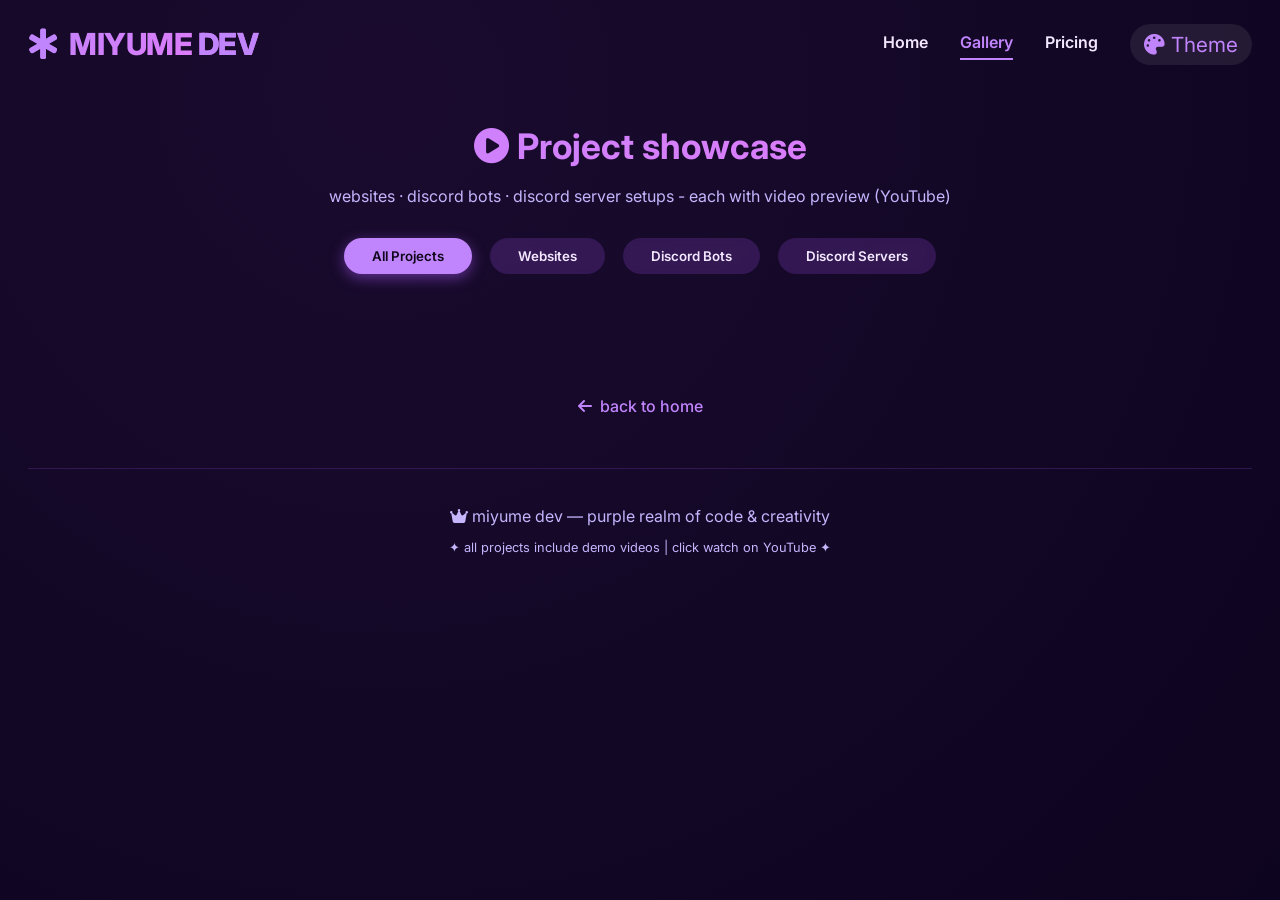
==== page2.html @ 6335c0ac "Update page2.html" ====
<!DOCTYPE html>
<html lang="en">
<head>
    <meta charset="UTF-8">
    <meta name="viewport" content="width=device-width, initial-scale=1.0">
    <title>Miyume Dev | Gallery</title>
    <link rel="stylesheet" href="https://cdnjs.cloudflare.com/ajax/libs/font-awesome/6.4.0/css/all.min.css">
    <link href="https://fonts.googleapis.com/css2?family=Inter:opsz,wght@14..32,300;14..32,400;14..32,600;14..32,700;14..32,800&display=swap" rel="stylesheet">
    <link rel="stylesheet" href="Styles/main.css">
</head>
<body>
    <div class="container">
        <!-- Navigation -->
        <nav class="navbar">
            <a href="index.html" class="logo">
                <i class="fas fa-star-of-life"></i> MIYUME <span style="color: var(--primary);">DEV</span>
            </a>
            <div class="nav-links">
                <a href="index.html"> Home </a>
                <a href="page2.html" class="active"> Gallery </a>
                <a href="page3.html"> Pricing </a>
                
                <button class="theme-toggle" id="themeSwitcher"><i class="fas fa-palette"></i> Theme</button>
            </div>
        </nav>

        <!-- Gallery Header -->
        <div class="gallery-header">
            <h2><i class="fas fa-play-circle"></i> Project showcase</h2>
            <p style="color: var(--text-muted); max-width: 700px; margin: 12px auto;">websites · discord bots · discord server setups - each with video preview (YouTube)</p>
        </div>

        <!-- Filters -->
        <div class="filter-bar" id="filterBar">
            <button class="filter-btn active" data-filter="all"> All Projects </button>
            <button class="filter-btn" data-filter="website"> Websites </button>
            <button class="filter-btn" data-filter="bot"> Discord Bots </button>
            <button class="filter-btn" data-filter="server"> Discord Servers </button>
        </div>

        <!-- Gallery Grid -->
        <div class="gallery-grid" id="galleryGrid"></div>

        <!-- Back Link -->
        <div style="text-align: center; margin: 20px 0 40px;">
            <a href="index.html" class="back-home"><i class="fas fa-arrow-left"></i> back to home</a>
        </div>

        <footer class="footer">
            <p><i class="fas fa-crown"></i> miyume dev — purple realm of code & creativity</p>
            <p style="margin-top: 10px; font-size: 0.8rem;">✦ all projects include demo videos | click watch on YouTube ✦</p>
        </footer>
    </div>

    <script src="Scripts/main.js"></script>
    <script>
        // Gallery-specific data and functionality
        const projects = [
            {
                id: 1, title: "BlueLabs", category: "website",
                description: "Open source tools that help people. (sadly got shutted down)",
                tech: ["HTML-5", "JavaScript", "CSS-4"], youtubeId: "DzDefKtV0dU", demoUrl: "https://youtu.be/DzDefKtV0dU"
            },
            {
                id: 2, title: "Cooming Soon", category: "bot",
                description: "Cooming Soon",
                tech: ["Cooming Soon"], youtubeId: "jfKfPfyJRdk", demoUrl: "https://youtu.be/jfKfPfyJRdk"
            },
            {
                id: 3, title: "Genso Wanderer (GWR)", category: "server",
                description: "Fully configured tsb clan community server: roles, automod, ticket system, boost perks & anti nuke.",
                tech: ["Fully Set-Up", "Anti Nuke", "TSB Clan"], youtubeId: "Ul7ogEQOWeo", demoUrl: "https://youtu.be/Ul7ogEQOWeo"
            },
            {
                id: 4, title: "Portfolio 3D", category: "website",
                description: "Immersive 3D portfolio for a modeler named: Saf. (helped a lot long time ago)",
                tech: ["HTML-5", "JavaScript", "CSS-4"], youtubeId: "Swv9ZrZFjXI", demoUrl: "https://youtu.be/Swv9ZrZFjXI"
            },
            {
                id: 5, title: "Cooming Soon", category: "bot",
                description: "Cooming Soon",
                tech: ["Cooming Soon"], youtubeId: "jfKfPfyJRdk", demoUrl: "https://youtu.be/jfKfPfyJRdk"
            },
            {
                id: 6, title: "Gensokyo!", category: "server",
                description: "My Current server when you can chat and purchase stuff.",
                tech: ["Streaming", "Main Hub", "Custom Webhooks"], youtubeId: "K9DHI7kQYjo", demoUrl: "https://youtu.be/K9DHI7kQYjo"
            },
            {
                id: 7, title: "Miyabi fan-website RU", category: "website",
                description: "Russian fan hub for Miyabi with high-quality galleries, and information about her.",
                tech: ["HTML-5", "JavaScript", "CSS-4"], youtubeId: "0XABABHbR6c", demoUrl: "https://youtu.be/0XABABHbR6c"
            },
            {
                id: 8, title: "Cooming Soon", category: "bot",
                description: "Cooming Soon",
                tech: ["Cooming Soon"], youtubeId: "jfKfPfyJRdk", demoUrl: "https://youtu.be/jfKfPfyJRdk"
            },
            {
                id: 9, title: "Girl's Garden", category: "server",
                description: "Server Tag community server: mostly people join for tag, not to talk.",
                tech: ["Tag Server", "3K+ Members", "Easy set-up"], youtubeId: "MUDnFX8wnMs", demoUrl: "https://youtu.be/MUDnFX8wnMs"
            }
             {
                id: 10, title: "Simple Portfolio", category: "website",
                description: "Simple Portfolio for an artist SoupySoull",
                tech: ["HTML-5", "JavaScript", "CSS-4"], youtubeId: "NpVLFfbAC64", demoUrl: "https://youtu.be/NpVLFfbAC64"
            },
        ];

        let currentFilter = "all";

        function getYoutubeEmbed(youtubeId) {
            return `https://www.youtube.com/embed/${youtubeId}?autoplay=0&modestbranding=1&rel=0`;
        }

        function renderGallery() {
            const container = document.getElementById("galleryGrid");
            if (!container) return;
            const filtered = currentFilter === "all" ? projects : projects.filter(p => p.category === currentFilter);
            if (filtered.length === 0) {
                container.innerHTML = `<div style="grid-column:1/-1; text-align:center; padding: 60px;"><i class="fas fa-folder-open fa-3x" style="opacity:0.5;"></i><p>no projects in this category yet</p></div>`;
                return;
            }
            container.innerHTML = filtered.map(proj => `
                <div class="project-card">
                    <div class="video-wrapper">
                        <iframe src="${getYoutubeEmbed(proj.youtubeId)}" title="${proj.title} preview" frameborder="0" allow="accelerometer; autoplay; clipboard-write; encrypted-media; gyroscope; picture-in-picture" allowfullscreen></iframe>
                    </div>
                    <div class="card-content">
                        <h3><i class="fas ${proj.category === 'website' ? 'fa-globe' : (proj.category === 'bot' ? 'fa-robot' : 'fa-users')}"></i> ${proj.title}</h3>
                        <p>${proj.description}</p>
                        <div class="tech-stack">
                            ${proj.tech.map(t => `<span class="tech-badge">${t}</span>`).join('')}
                        </div>
                        <div class="card-footer">
                            <span class="project-type">${proj.category === 'website' ? 'Website' : (proj.category === 'bot' ? 'Discord bot' : 'Discord server')}</span>
                            <a href="${proj.demoUrl}" target="_blank" class="yt-link"><i class="fab fa-youtube"></i> Watch on YouTube</a>
                        </div>
                    </div>
                </div>
            `).join('');
        }

        function setupFilters() {
            const filterBtns = document.querySelectorAll(".filter-btn");
            filterBtns.forEach(btn => {
                btn.addEventListener("click", () => {
                    filterBtns.forEach(b => b.classList.remove("active"));
                    btn.classList.add("active");
                    currentFilter = btn.getAttribute("data-filter");
                    renderGallery();
                });
            });
        }

        renderGallery();
        setupFilters();
    </script>
</body>
</html>
---- Styles/main.css ----
/* styles/main.css - Miyume Dev Purple Theme with Theme Picker */

* {
    margin: 0;
    padding: 0;
    box-sizing: border-box;
}

body {
    font-family: 'Inter', 'Segoe UI', Tahoma, Geneva, Verdana, sans-serif;
    background: radial-gradient(circle at 30% 10%, var(--bg-start), var(--bg-end));
    color: var(--text-light);
    line-height: 1.5;
    transition: background 0.3s ease, color 0.2s ease;
    min-height: 100vh;
}

/* Default Purple Theme */
:root {
    --bg-start: #1a0b2e;
    --bg-end: #0d041f;
    --card-bg: rgba(30, 15, 55, 0.7);
    --border-glow: rgba(180, 90, 255, 0.5);
    --primary: #c084fc;
    --primary-dark: #a855f7;
    --accent: #e879f9;
    --text-light: #f3e8ff;
    --text-muted: #c4b5fd;
    --glass-border: 1px solid rgba(168, 85, 247, 0.3);
}

/* Theme 1: Light */
body.theme-light {
    --bg-start: #f5f0ff;
    --bg-end: #e9e2ff;
    --card-bg: rgba(255, 255, 255, 0.85);
    --border-glow: rgba(124, 58, 237, 0.4);
    --primary: #7c3aed;
    --primary-dark: #6d28d9;
    --accent: #c084fc;
    --text-light: #1e1a2f;
    --text-muted: #4c1d95;
}

/* Theme 2: Dark */
body.theme-dark {
    --bg-start: #050010;
    --bg-end: #020008;
    --card-bg: rgba(15, 8, 28, 0.85);
    --border-glow: rgba(168, 85, 247, 0.7);
    --primary: #d8b4fe;
    --primary-dark: #c084fc;
    --accent: #f0abfc;
    --text-light: #faf5ff;
    --text-muted: #c4b5fd;
}

/* Theme 3: Midnight Blue */
body.theme-midnight {
    --bg-start: #0a0f2a;
    --bg-end: #030617;
    --card-bg: rgba(10, 20, 50, 0.75);
    --border-glow: rgba(59, 130, 246, 0.5);
    --primary: #60a5fa;
    --primary-dark: #3b82f6;
    --accent: #818cf8;
    --text-light: #eef2ff;
    --text-muted: #a5b4fc;
}

/* Theme 4: Cherry Blossom */
body.theme-cherry {
    --bg-start: #2d1a2b;
    --bg-end: #1f0f1c;
    --card-bg: rgba(70, 30, 55, 0.75);
    --border-glow: rgba(244, 114, 182, 0.5);
    --primary: #f472b6;
    --primary-dark: #ec489a;
    --accent: #f9a8d4;
    --text-light: #fff0f5;
    --text-muted: #fbcfe8;
}

/* Theme 5: Ocean Teal */
body.theme-ocean {
    --bg-start: #0f2a2a;
    --bg-end: #051a1a;
    --card-bg: rgba(20, 60, 60, 0.75);
    --border-glow: rgba(45, 212, 191, 0.5);
    --primary: #2dd4bf;
    --primary-dark: #14b8a6;
    --accent: #5eead4;
    --text-light: #ecfdf5;
    --text-muted: #99f6e4;
}

/* Theme 6: Sunset Orange */
body.theme-sunset {
    --bg-start: #2d1a0f;
    --bg-end: #1f0f05;
    --card-bg: rgba(70, 45, 30, 0.75);
    --border-glow: rgba(251, 146, 60, 0.5);
    --primary: #fb923c;
    --primary-dark: #f97316;
    --accent: #fdba74;
    --text-light: #fff7ed;
    --text-muted: #fed7aa;
}

/* Theme 7: Forest Green */
body.theme-forest {
    --bg-start: #0f2a1a;
    --bg-end: #051a0f;
    --card-bg: rgba(30, 70, 40, 0.75);
    --border-glow: rgba(74, 222, 128, 0.5);
    --primary: #4ade80;
    --primary-dark: #22c55e;
    --accent: #86efac;
    --text-light: #f0fdf4;
    --text-muted: #bbf7d0;
}

/* Theme 8: Royal Gold */
body.theme-royal {
    --bg-start: #2a1f0f;
    --bg-end: #1a1205;
    --card-bg: rgba(70, 55, 30, 0.75);
    --border-glow: rgba(250, 204, 21, 0.5);
    --primary: #facc15;
    --primary-dark: #eab308;
    --accent: #fde047;
    --text-light: #fefce8;
    --text-muted: #fef08a;
}

/* Theme 9: Cyberpunk */
body.theme-cyber {
    --bg-start: #1a0f2a;
    --bg-end: #0a0515;
    --card-bg: rgba(40, 20, 60, 0.85);
    --border-glow: rgba(0, 255, 255, 0.6);
    --primary: #0ff;
    --primary-dark: #0cc;
    --accent: #f0f;
    --text-light: #e0f2fe;
    --text-muted: #a5f3fc;
}

/* Theme 10: Lavender Dream */
body.theme-lavender {
    --bg-start: #2a1a3a;
    --bg-end: #1a0f2a;
    --card-bg: rgba(60, 40, 90, 0.75);
    --border-glow: rgba(192, 132, 252, 0.6);
    --primary: #c084fc;
    --primary-dark: #a855f7;
    --accent: #e9d5ff;
    --text-light: #faf5ff;
    --text-muted: #d9c9ff;
}

.container {
    max-width: 1300px;
    margin: 0 auto;
    padding: 0 28px;
}

/* Navigation */
.navbar {
    display: flex;
    justify-content: space-between;
    align-items: center;
    padding: 22px 0;
    flex-wrap: wrap;
    gap: 18px;
}

.logo {
    font-size: 1.9rem;
    font-weight: 800;
    background: linear-gradient(135deg, var(--primary), var(--accent));
    -webkit-background-clip: text;
    background-clip: text;
    color: transparent;
    letter-spacing: -0.5px;
    text-decoration: none;
}

.logo i {
    background: none;
    color: var(--primary);
    margin-right: 6px;
}

.nav-links {
    display: flex;
    gap: 32px;
    align-items: center;
}

.nav-links a {
    color: var(--text-light);
    text-decoration: none;
    font-weight: 600;
    transition: 0.2s;
    border-bottom: 2px solid transparent;
    padding-bottom: 4px;
}

.nav-links a:hover,
.nav-links a.active {
    border-bottom-color: var(--primary);
    color: var(--primary);
}

.theme-toggle {
    background: rgba(255, 255, 255, 0.08);
    border: none;
    font-size: 1.3rem;
    cursor: pointer;
    padding: 8px 14px;
    border-radius: 40px;
    color: var(--primary);
    transition: 0.2s;
    font-family: inherit;
    position: relative;
}

/* Theme Picker Modal */
.theme-picker-modal {
    position: fixed;
    top: 0;
    left: 0;
    width: 100%;
    height: 100%;
    background: rgba(0, 0, 0, 0.7);
    backdrop-filter: blur(8px);
    z-index: 2000;
    display: flex;
    align-items: center;
    justify-content: center;
    visibility: hidden;
    opacity: 0;
    transition: 0.2s;
}

.theme-picker-modal.active {
    visibility: visible;
    opacity: 1;
}

.theme-picker-content {
    background: var(--card-bg);
    backdrop-filter: blur(20px);
    border-radius: 2rem;
    padding: 28px;
    max-width: 500px;
    width: 90%;
    border: var(--glass-border);
    text-align: center;
}

.theme-picker-content h3 {
    color: var(--primary);
    margin-bottom: 20px;
    font-size: 1.5rem;
}

.theme-grid {
    display: grid;
    grid-template-columns: repeat(auto-fill, minmax(100px, 1fr));
    gap: 12px;
    margin: 20px 0;
}

.theme-option {
    padding: 12px 8px;
    border-radius: 40px;
    cursor: pointer;
    font-weight: 600;
    transition: all 0.2s;
    text-align: center;
    font-size: 0.85rem;
}

.theme-option:hover {
    transform: scale(1.02);
}

.close-theme-picker {
    background: var(--primary);
    border: none;
    padding: 10px 24px;
    border-radius: 40px;
    color: white;
    cursor: pointer;
    font-weight: 600;
    margin-top: 12px;
}

/* Hero Section */
.hero-section {
    display: flex;
    flex-wrap: wrap;
    gap: 40px;
    margin: 50px 0 40px;
    align-items: center;
    justify-content: space-between;
}

.dev-info {
    flex: 1.2;
}

.dev-badge {
    display: inline-block;
    background: rgba(168, 85, 247, 0.25);
    padding: 6px 16px;
    border-radius: 40px;
    font-size: 0.8rem;
    font-weight: 600;
    color: var(--primary);
    margin-bottom: 20px;
}

.dev-info h1 {
    font-size: 3.2rem;
    font-weight: 800;
    background: linear-gradient(135deg, #fff, var(--primary));
    -webkit-background-clip: text;
    background-clip: text;
    color: transparent;
    margin-bottom: 16px;
}

.dev-tagline {
    font-size: 1.2rem;
    color: var(--text-muted);
    margin-bottom: 28px;
    max-width: 550px;
}

.social-links {
    display: flex;
    gap: 14px;
    flex-wrap: wrap;
    margin-top: 12px;
}

.social-badge {
    background: rgba(168, 85, 247, 0.2);
    padding: 6px 18px;
    border-radius: 30px;
    font-size: 0.9rem;
}

/* Discord Card with Real User */
.discord-card {
    background: var(--card-bg);
    backdrop-filter: blur(16px);
    border-radius: 1.8rem;
    padding: 20px 26px;
    border: var(--glass-border);
    max-width: 360px;
    width: 100%;
    transition: all 0.3s;
}

.discord-header {
    display: flex;
    align-items: center;
    gap: 16px;
    margin-bottom: 15px;
}

.discord-avatar {
    width: 60px;
    height: 60px;
    border-radius: 50%;
    object-fit: cover;
    border: 2px solid var(--primary);
}

.discord-user-info {
    flex: 1;
}

.discord-username {
    font-weight: 700;
    font-size: 1.2rem;
    display: flex;
    align-items: center;
    gap: 8px;
    flex-wrap: wrap;
}

.status-dot {
    width: 12px;
    height: 12px;
    border-radius: 50%;
    display: inline-block;
}

.status-online { background: #23a55a; box-shadow: 0 0 6px #23a55a; }
.status-idle { background: #f0b232; }
.status-dnd { background: #ed4245; }
.status-offline { background: #80848e; }

.discord-badge {
    font-size: 0.7rem;
    background: rgba(88, 101, 242, 0.3);
    padding: 2px 8px;
    border-radius: 20px;
}

.discord-status-text {
    font-size: 0.75rem;
    color: var(--text-muted);
    margin-top: 4px;
}

.discord-activity {
    margin-top: 12px;
    padding-top: 12px;
    border-top: 1px solid rgba(255, 255, 255, 0.1);
    font-size: 0.8rem;
}

.copy-btn {
    background: none;
    border: 1px solid var(--primary);
    padding: 4px 12px;
    border-radius: 30px;
    color: var(--primary);
    cursor: pointer;
    font-size: 0.7rem;
    transition: 0.2s;
}

.copy-btn:hover {
    background: var(--primary);
    color: #0f071b;
}

/* Gallery Page Styles */
.gallery-header {
    margin: 30px 0 20px;
    text-align: center;
}

.gallery-header h2 {
    font-size: 2.2rem;
    background: linear-gradient(125deg, var(--primary), var(--accent));
    -webkit-background-clip: text;
    background-clip: text;
    color: transparent;
}

.filter-bar {
    display: flex;
    justify-content: center;
    gap: 18px;
    flex-wrap: wrap;
    margin: 30px 0 40px;
}

.filter-btn {
    background: rgba(168, 85, 247, 0.2);
    border: none;
    padding: 10px 28px;
    border-radius: 40px;
    font-weight: 600;
    color: var(--text-light);
    cursor: pointer;
    backdrop-filter: blur(4px);
    transition: all 0.2s;
    font-family: inherit;
}

.filter-btn.active,
.filter-btn:hover {
    background: var(--primary);
    color: #0f071b;
    box-shadow: 0 4px 14px rgba(168, 85, 247, 0.5);
}

.gallery-grid {
    display: grid;
    grid-template-columns: repeat(auto-fill, minmax(340px, 1fr));
    gap: 32px;
    margin: 30px 0 60px;
}

.project-card {
    background: var(--card-bg);
    backdrop-filter: blur(12px);
    border-radius: 1.8rem;
    overflow: hidden;
    border: var(--glass-border);
    transition: all 0.3s ease;
    display: flex;
    flex-direction: column;
}

.project-card:hover {
    transform: translateY(-6px);
    border-color: var(--primary);
    box-shadow: 0 20px 30px -12px rgba(0, 0, 0, 0.4);
}

.video-wrapper {
    position: relative;
    padding-bottom: 56.25%;
    height: 0;
    background: #0a0415;
}

.video-wrapper iframe {
    position: absolute;
    top: 0;
    left: 0;
    width: 100%;
    height: 100%;
    border: none;
}

.card-content {
    padding: 20px;
}

.card-content h3 {
    font-size: 1.45rem;
    margin-bottom: 8px;
    color: var(--primary);
}

.card-content p {
    color: var(--text-muted);
    font-size: 0.85rem;
    margin-bottom: 12px;
    line-height: 1.45;
}

.tech-stack {
    display: flex;
    flex-wrap: wrap;
    gap: 8px;
    margin: 12px 0;
}

.tech-badge {
    background: rgba(168, 85, 247, 0.2);
    padding: 4px 12px;
    border-radius: 30px;
    font-size: 0.7rem;
    font-weight: 500;
}

.card-footer {
    display: flex;
    justify-content: space-between;
    align-items: center;
    margin-top: 12px;
}

.project-type {
    font-size: 0.7rem;
    background: rgba(124, 58, 237, 0.3);
    padding: 4px 12px;
    border-radius: 30px;
}

.yt-link {
    color: var(--primary);
    text-decoration: none;
    font-weight: 600;
    font-size: 0.8rem;
    display: inline-flex;
    align-items: center;
    gap: 6px;
}

.back-home {
    display: inline-flex;
    align-items: center;
    gap: 8px;
    margin: 20px 0 10px;
    color: var(--primary);
    text-decoration: none;
    font-weight: 500;
}

/* Footer */
.footer {
    text-align: center;
    padding: 35px 0 30px;
    border-top: 1px solid rgba(168, 85, 247, 0.2);
    margin-top: 20px;
    color: var(--text-muted);
}

/* Responsive */
@media (max-width: 700px) {
    .hero-section {
        flex-direction: column;
    }
    .gallery-grid {
        grid-template-columns: 1fr;
    }
    .dev-info h1 {
        font-size: 2.3rem;
    }
    .nav-links {
        gap: 20px;
    }
    .theme-grid {
        grid-template-columns: repeat(auto-fill, minmax(80px, 1fr));
    }
}
/* Visitor Counter Styles */
.visitor-counter-wrapper {
    margin-top: 16px;
    padding-top: 12px;
    border-top: 1px solid rgba(255, 255, 255, 0.1);
    display: flex;
    align-items: center;
    gap: 12px;
}

.counter-icon {
    width: 36px;
    height: 36px;
    background: rgba(168, 85, 247, 0.2);
    border-radius: 50%;
    display: flex;
    align-items: center;
    justify-content: center;
    font-size: 1.1rem;
    color: var(--primary);
}

.counter-stats {
    display: flex;
    flex-direction: column;
}

.counter-label {
    font-size: 0.65rem;
    text-transform: uppercase;
    letter-spacing: 1px;
    color: var(--text-muted);
    opacity: 0.7;
}

.counter-number {
    font-size: 1.4rem;
    font-weight: 700;
    color: var(--primary);
    line-height: 1.2;
}
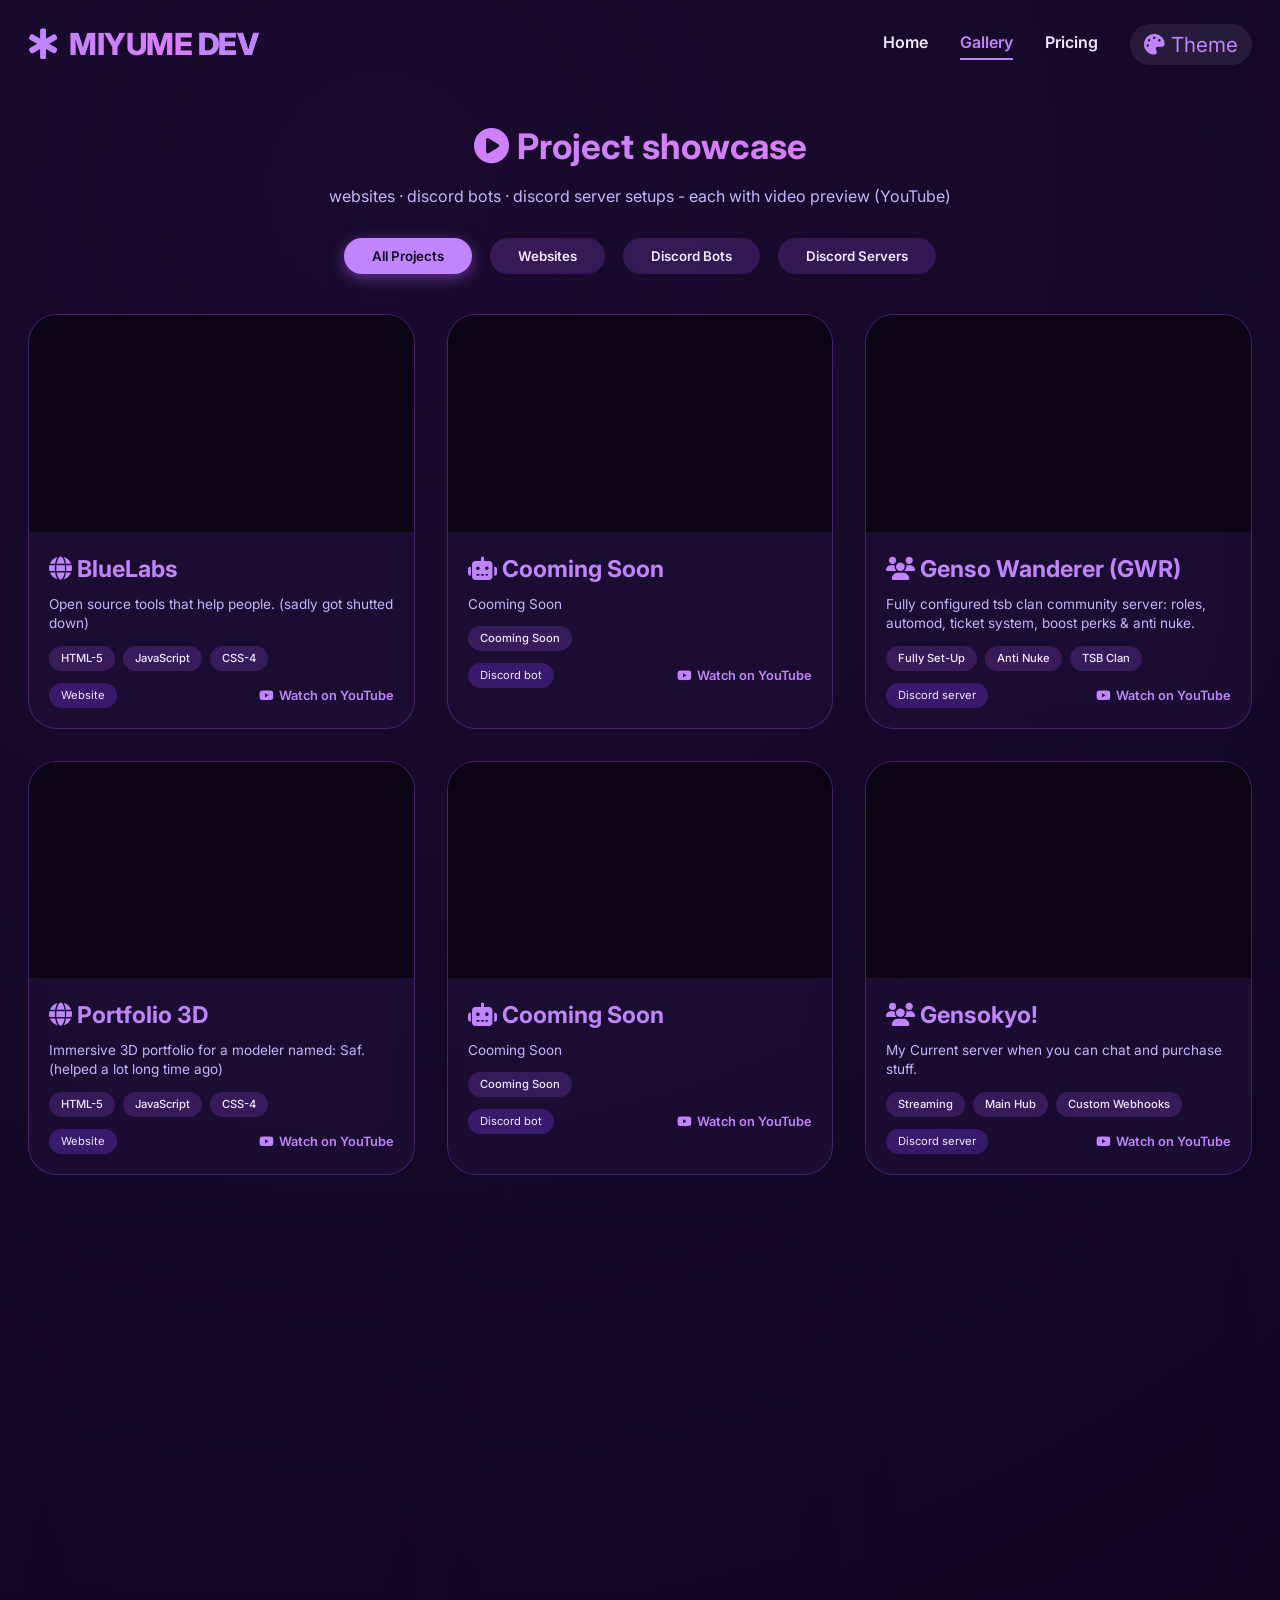
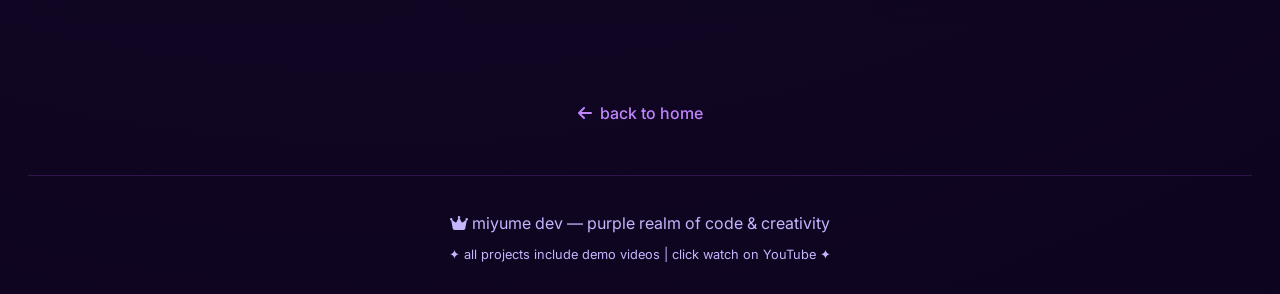
==== commit 5211d9c8: "Update page2.html" ====
--- a/page2.html
+++ b/page2.html
@@ -101,11 +101,6 @@
                 description: "Server Tag community server: mostly people join for tag, not to talk.",
                 tech: ["Tag Server", "3K+ Members", "Easy set-up"], youtubeId: "MUDnFX8wnMs", demoUrl: "https://youtu.be/MUDnFX8wnMs"
             }
-             {
-                id: 10, title: "Simple Portfolio", category: "website",
-                description: "Simple Portfolio for an artist SoupySoull",
-                tech: ["HTML-5", "JavaScript", "CSS-4"], youtubeId: "NpVLFfbAC64", demoUrl: "https://youtu.be/NpVLFfbAC64"
-            },
         ];
 
         let currentFilter = "all";
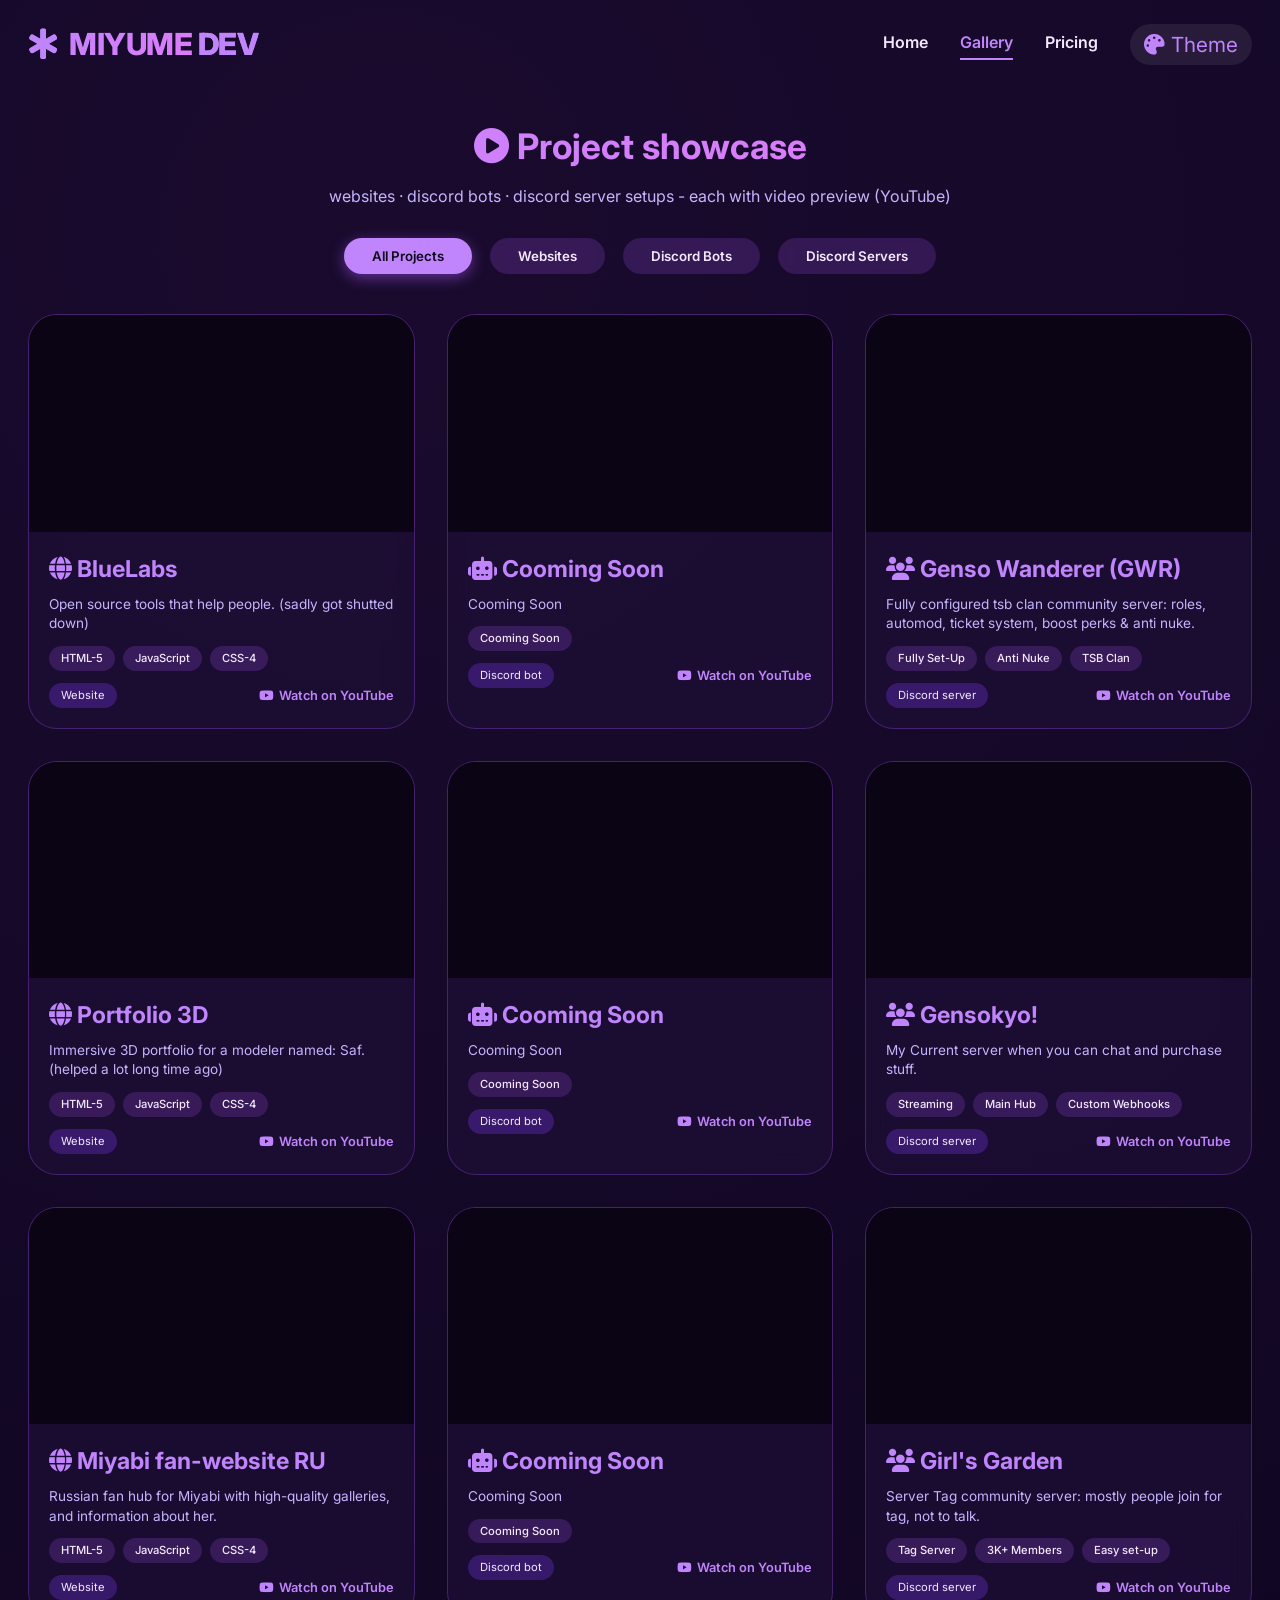
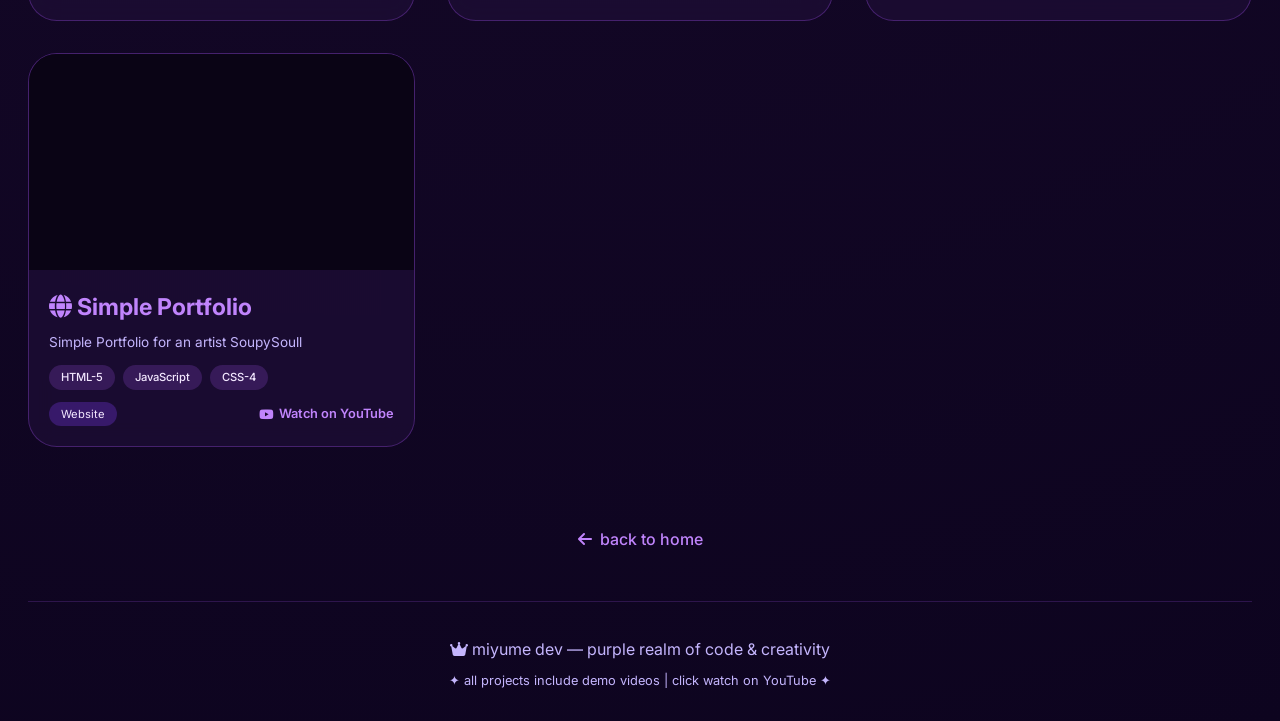
==== commit c6d2c4c6: "Update page2.html" ====
--- a/page2.html
+++ b/page2.html
@@ -100,6 +100,11 @@
                 id: 9, title: "Girl's Garden", category: "server",
                 description: "Server Tag community server: mostly people join for tag, not to talk.",
                 tech: ["Tag Server", "3K+ Members", "Easy set-up"], youtubeId: "MUDnFX8wnMs", demoUrl: "https://youtu.be/MUDnFX8wnMs"
+            },
+            {
+                id: 10, title: "Simple Portfolio", category: "website",
+                description: "Simple Portfolio for an artist SoupySoull",
+                tech: ["HTML-5", "JavaScript", "CSS-4"], youtubeId: "NpVLFfbAC64", demoUrl: "https://youtu.be/NpVLFfbAC64"
             }
         ];
 
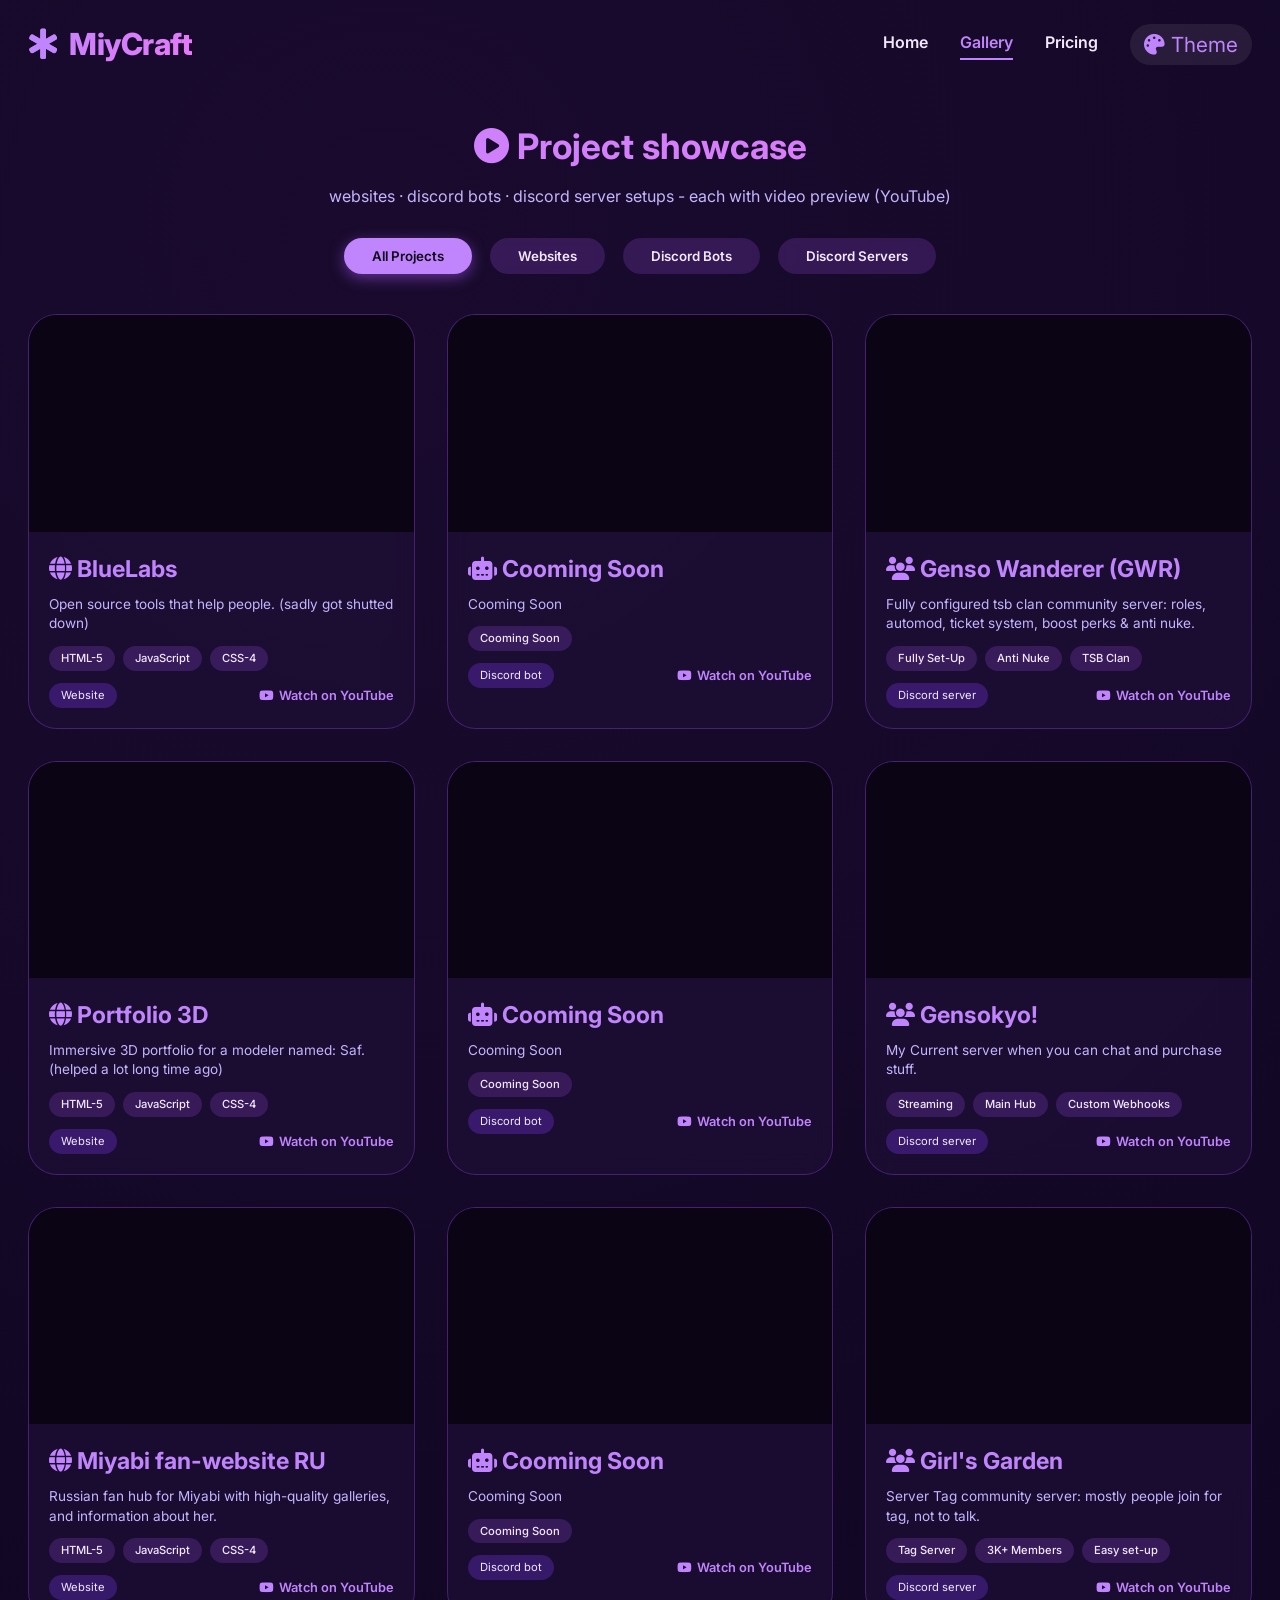
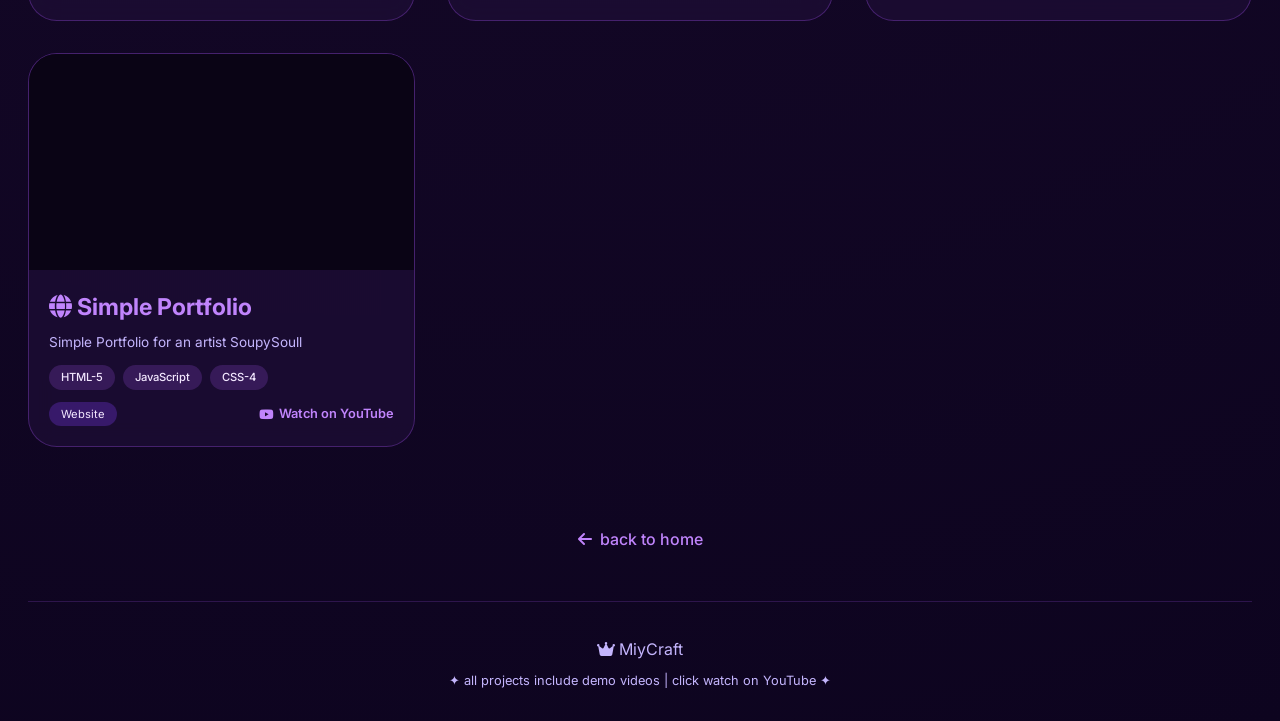
==== commit 9cf2a1e7: "Update page2.html" ====
--- a/page2.html
+++ b/page2.html
@@ -3,7 +3,7 @@
 <head>
     <meta charset="UTF-8">
     <meta name="viewport" content="width=device-width, initial-scale=1.0">
-    <title>Miyume Dev | Gallery</title>
+    <title>MiyCraft  | Gallery</title>
     <link rel="stylesheet" href="https://cdnjs.cloudflare.com/ajax/libs/font-awesome/6.4.0/css/all.min.css">
     <link href="https://fonts.googleapis.com/css2?family=Inter:opsz,wght@14..32,300;14..32,400;14..32,600;14..32,700;14..32,800&display=swap" rel="stylesheet">
     <link rel="stylesheet" href="Styles/main.css">
@@ -13,7 +13,7 @@
         <!-- Navigation -->
         <nav class="navbar">
             <a href="index.html" class="logo">
-                <i class="fas fa-star-of-life"></i> MIYUME <span style="color: var(--primary);">DEV</span>
+                <i class="fas fa-star-of-life"></i> MiyCraft <span style="color: var(--primary);"></span>
             </a>
             <div class="nav-links">
                 <a href="index.html"> Home </a>
@@ -47,7 +47,7 @@
         </div>
 
         <footer class="footer">
-            <p><i class="fas fa-crown"></i> miyume dev — purple realm of code & creativity</p>
+            <p><i class="fas fa-crown"></i> MiyCraft </p>
             <p style="margin-top: 10px; font-size: 0.8rem;">✦ all projects include demo videos | click watch on YouTube ✦</p>
         </footer>
     </div>
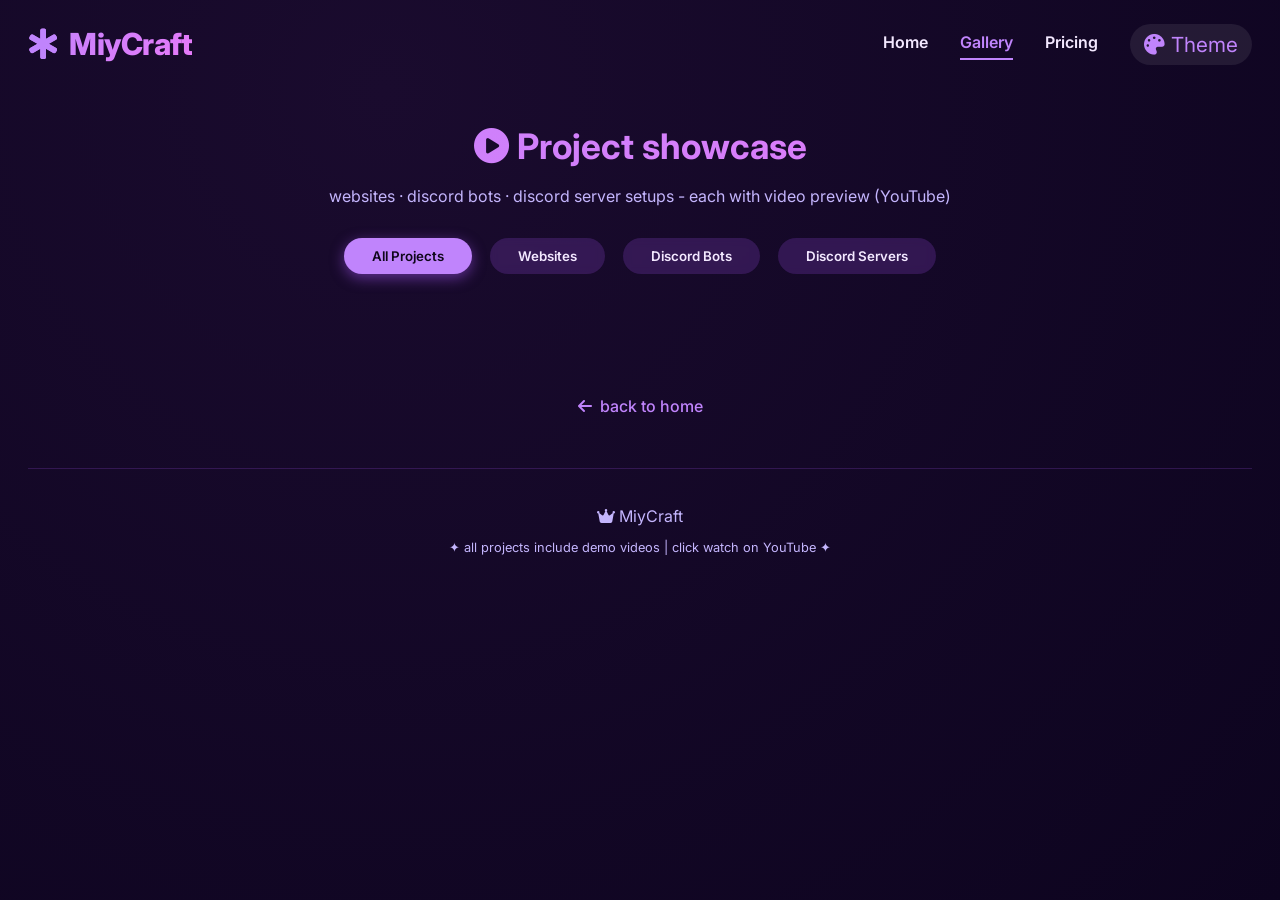
==== commit 84da6636: "Update page2.html" ====
--- a/page2.html
+++ b/page2.html
@@ -53,109 +53,6 @@
     </div>
 
     <script src="Scripts/main.js"></script>
-    <script>
-        // Gallery-specific data and functionality
-        const projects = [
-            {
-                id: 1, title: "BlueLabs", category: "website",
-                description: "Open source tools that help people. (sadly got shutted down)",
-                tech: ["HTML-5", "JavaScript", "CSS-4"], youtubeId: "DzDefKtV0dU", demoUrl: "https://youtu.be/DzDefKtV0dU"
-            },
-            {
-                id: 2, title: "Cooming Soon", category: "bot",
-                description: "Cooming Soon",
-                tech: ["Cooming Soon"], youtubeId: "jfKfPfyJRdk", demoUrl: "https://youtu.be/jfKfPfyJRdk"
-            },
-            {
-                id: 3, title: "Genso Wanderer (GWR)", category: "server",
-                description: "Fully configured tsb clan community server: roles, automod, ticket system, boost perks & anti nuke.",
-                tech: ["Fully Set-Up", "Anti Nuke", "TSB Clan"], youtubeId: "Ul7ogEQOWeo", demoUrl: "https://youtu.be/Ul7ogEQOWeo"
-            },
-            {
-                id: 4, title: "Portfolio 3D", category: "website",
-                description: "Immersive 3D portfolio for a modeler named: Saf. (helped a lot long time ago)",
-                tech: ["HTML-5", "JavaScript", "CSS-4"], youtubeId: "Swv9ZrZFjXI", demoUrl: "https://youtu.be/Swv9ZrZFjXI"
-            },
-            {
-                id: 5, title: "Cooming Soon", category: "bot",
-                description: "Cooming Soon",
-                tech: ["Cooming Soon"], youtubeId: "jfKfPfyJRdk", demoUrl: "https://youtu.be/jfKfPfyJRdk"
-            },
-            {
-                id: 6, title: "Gensokyo!", category: "server",
-                description: "My Current server when you can chat and purchase stuff.",
-                tech: ["Streaming", "Main Hub", "Custom Webhooks"], youtubeId: "K9DHI7kQYjo", demoUrl: "https://youtu.be/K9DHI7kQYjo"
-            },
-            {
-                id: 7, title: "Miyabi fan-website RU", category: "website",
-                description: "Russian fan hub for Miyabi with high-quality galleries, and information about her.",
-                tech: ["HTML-5", "JavaScript", "CSS-4"], youtubeId: "0XABABHbR6c", demoUrl: "https://youtu.be/0XABABHbR6c"
-            },
-            {
-                id: 8, title: "Cooming Soon", category: "bot",
-                description: "Cooming Soon",
-                tech: ["Cooming Soon"], youtubeId: "jfKfPfyJRdk", demoUrl: "https://youtu.be/jfKfPfyJRdk"
-            },
-            {
-                id: 9, title: "Girl's Garden", category: "server",
-                description: "Server Tag community server: mostly people join for tag, not to talk.",
-                tech: ["Tag Server", "3K+ Members", "Easy set-up"], youtubeId: "MUDnFX8wnMs", demoUrl: "https://youtu.be/MUDnFX8wnMs"
-            },
-            {
-                id: 10, title: "Simple Portfolio", category: "website",
-                description: "Simple Portfolio for an artist SoupySoull",
-                tech: ["HTML-5", "JavaScript", "CSS-4"], youtubeId: "NpVLFfbAC64", demoUrl: "https://youtu.be/NpVLFfbAC64"
-            }
-        ];
-
-        let currentFilter = "all";
-
-        function getYoutubeEmbed(youtubeId) {
-            return `https://www.youtube.com/embed/${youtubeId}?autoplay=0&modestbranding=1&rel=0`;
-        }
-
-        function renderGallery() {
-            const container = document.getElementById("galleryGrid");
-            if (!container) return;
-            const filtered = currentFilter === "all" ? projects : projects.filter(p => p.category === currentFilter);
-            if (filtered.length === 0) {
-                container.innerHTML = `<div style="grid-column:1/-1; text-align:center; padding: 60px;"><i class="fas fa-folder-open fa-3x" style="opacity:0.5;"></i><p>no projects in this category yet</p></div>`;
-                return;
-            }
-            container.innerHTML = filtered.map(proj => `
-                <div class="project-card">
-                    <div class="video-wrapper">
-                        <iframe src="${getYoutubeEmbed(proj.youtubeId)}" title="${proj.title} preview" frameborder="0" allow="accelerometer; autoplay; clipboard-write; encrypted-media; gyroscope; picture-in-picture" allowfullscreen></iframe>
-                    </div>
-                    <div class="card-content">
-                        <h3><i class="fas ${proj.category === 'website' ? 'fa-globe' : (proj.category === 'bot' ? 'fa-robot' : 'fa-users')}"></i> ${proj.title}</h3>
-                        <p>${proj.description}</p>
-                        <div class="tech-stack">
-                            ${proj.tech.map(t => `<span class="tech-badge">${t}</span>`).join('')}
-                        </div>
-                        <div class="card-footer">
-                            <span class="project-type">${proj.category === 'website' ? 'Website' : (proj.category === 'bot' ? 'Discord bot' : 'Discord server')}</span>
-                            <a href="${proj.demoUrl}" target="_blank" class="yt-link"><i class="fab fa-youtube"></i> Watch on YouTube</a>
-                        </div>
-                    </div>
-                </div>
-            `).join('');
-        }
-
-        function setupFilters() {
-            const filterBtns = document.querySelectorAll(".filter-btn");
-            filterBtns.forEach(btn => {
-                btn.addEventListener("click", () => {
-                    filterBtns.forEach(b => b.classList.remove("active"));
-                    btn.classList.add("active");
-                    currentFilter = btn.getAttribute("data-filter");
-                    renderGallery();
-                });
-            });
-        }
-
-        renderGallery();
-        setupFilters();
-    </script>
+    <script src="Scripts/logic.js"></script>
 </body>
 </html>
--- a/Styles/main.css
+++ b/Styles/main.css
@@ -1,4 +1,4 @@
-/* styles/main.css - Miyume Dev Purple Theme with Theme Picker */
+/* MiyCraft Main */
 
 * {
     margin: 0;
@@ -658,4 +658,71 @@
     color: var(--primary);
     line-height: 1.2;
 }
-
+/* Discord Server Invite Section */
+.discord-server-invite {
+    margin: 30px 0 20px;
+    padding: 20px 24px;
+    background: var(--card-bg);
+    backdrop-filter: blur(16px);
+    border-radius: 1.8rem;
+    border: var(--glass-border);
+    transition: all 0.3s ease;
+}
+.discord-server-invite:hover {
+    border-color: var(--primary);
+    transform: translateY(-3px);
+}
+.server-invite-header {
+    display: flex;
+    align-items: center;
+    gap: 18px;
+    flex-wrap: wrap;
+    margin-bottom: 16px;
+}
+.server-icon {
+    width: 70px;
+    height: 70px;
+    border-radius: 50%;
+    object-fit: cover;
+    border: 2px solid var(--primary);
+    background: rgba(168, 85, 247, 0.2);
+}
+.server-info h3 {
+    font-size: 1.5rem;
+    margin-bottom: 4px;
+    color: var(--primary);
+}
+.server-info p {
+    color: var(--text-muted);
+    font-size: 0.85rem;
+}
+.invite-link-container {
+    display: flex;
+    align-items: center;
+    gap: 15px;
+    flex-wrap: wrap;
+    margin-top: 12px;
+    padding-top: 12px;
+    border-top: 1px solid rgba(168, 85, 247, 0.2);
+}
+.invite-btn {
+    background: linear-gradient(135deg, var(--primary), var(--primary-dark));
+    padding: 10px 28px;
+    border-radius: 40px;
+    color: white;
+    text-decoration: none;
+    font-weight: 600;
+    display: inline-flex;
+    align-items: center;
+    gap: 10px;
+    transition: 0.2s;
+}
+.invite-btn:hover {
+    transform: scale(1.02);
+    box-shadow: 0 4px 14px rgba(168, 85, 247, 0.4);
+}
+.invite-code {
+    font-size: 0.85rem;
+    color: var(--text-muted);
+    font-family: monospace;
+}
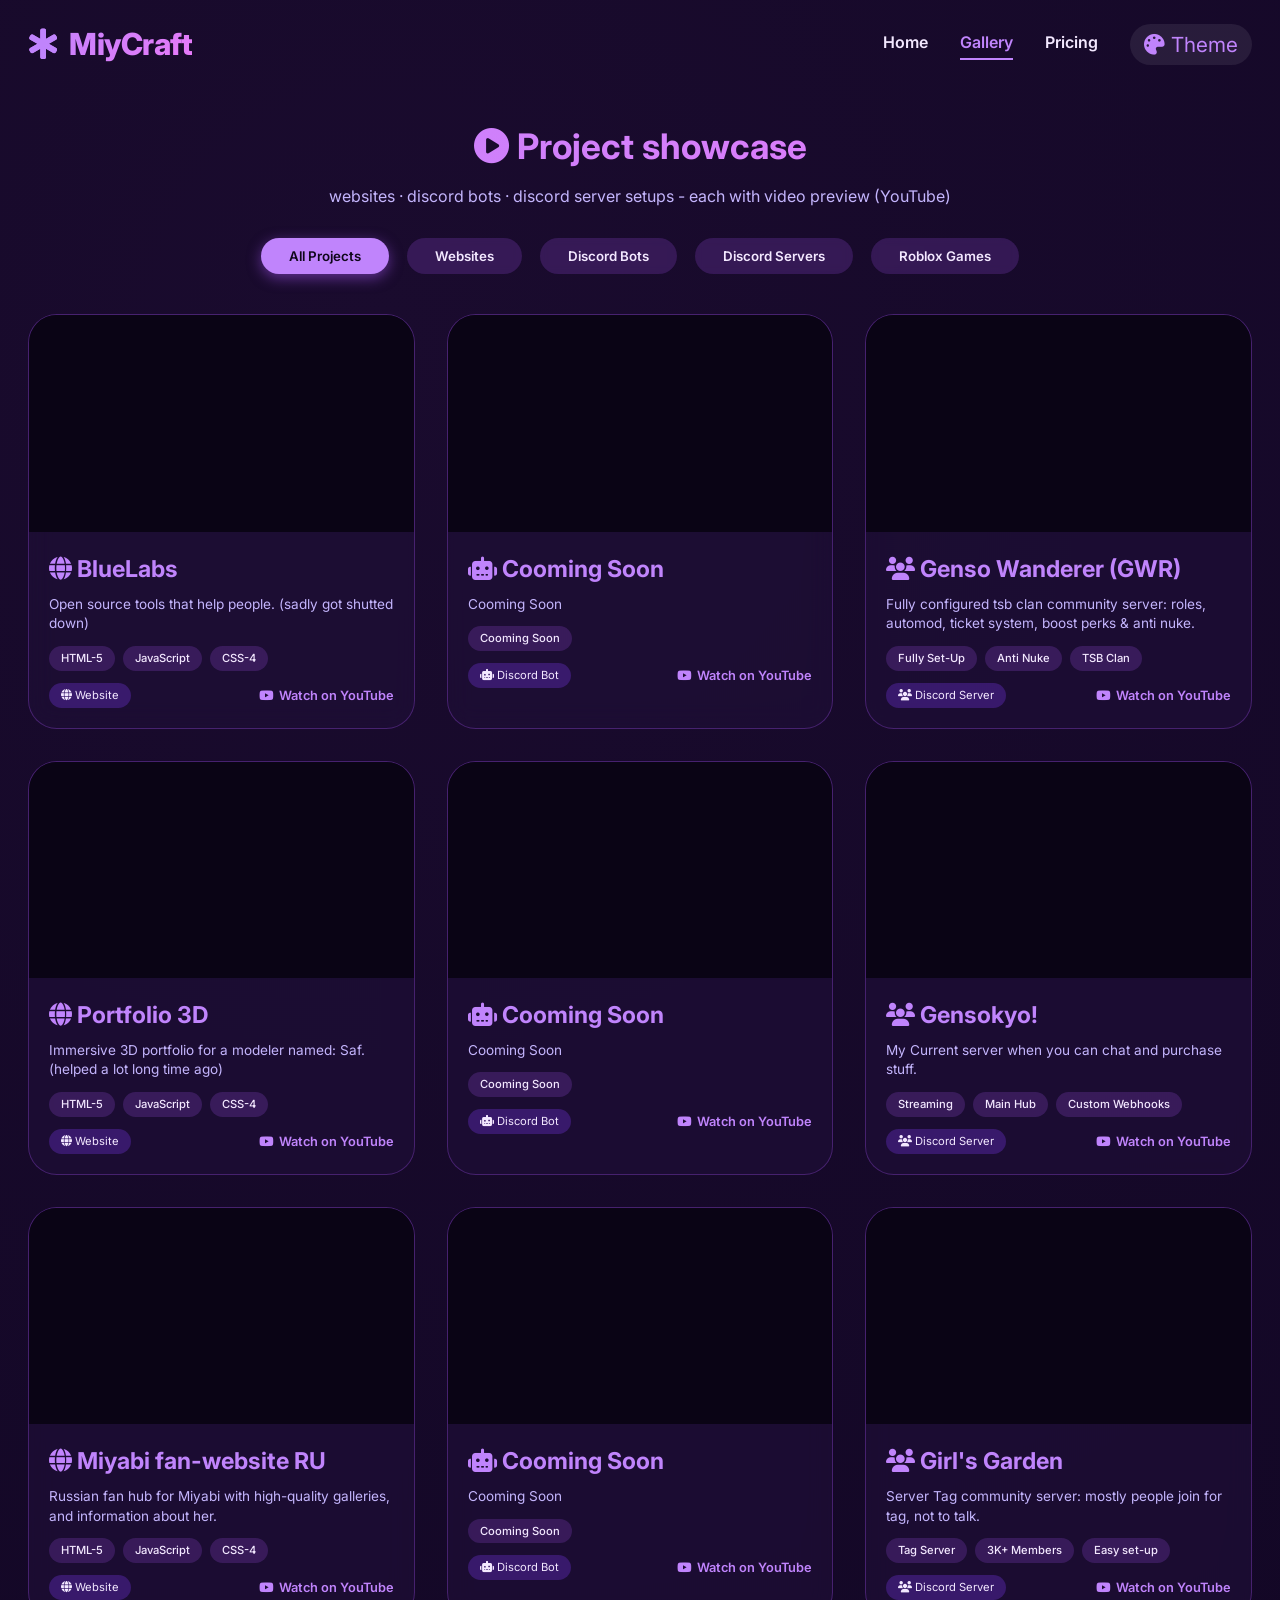
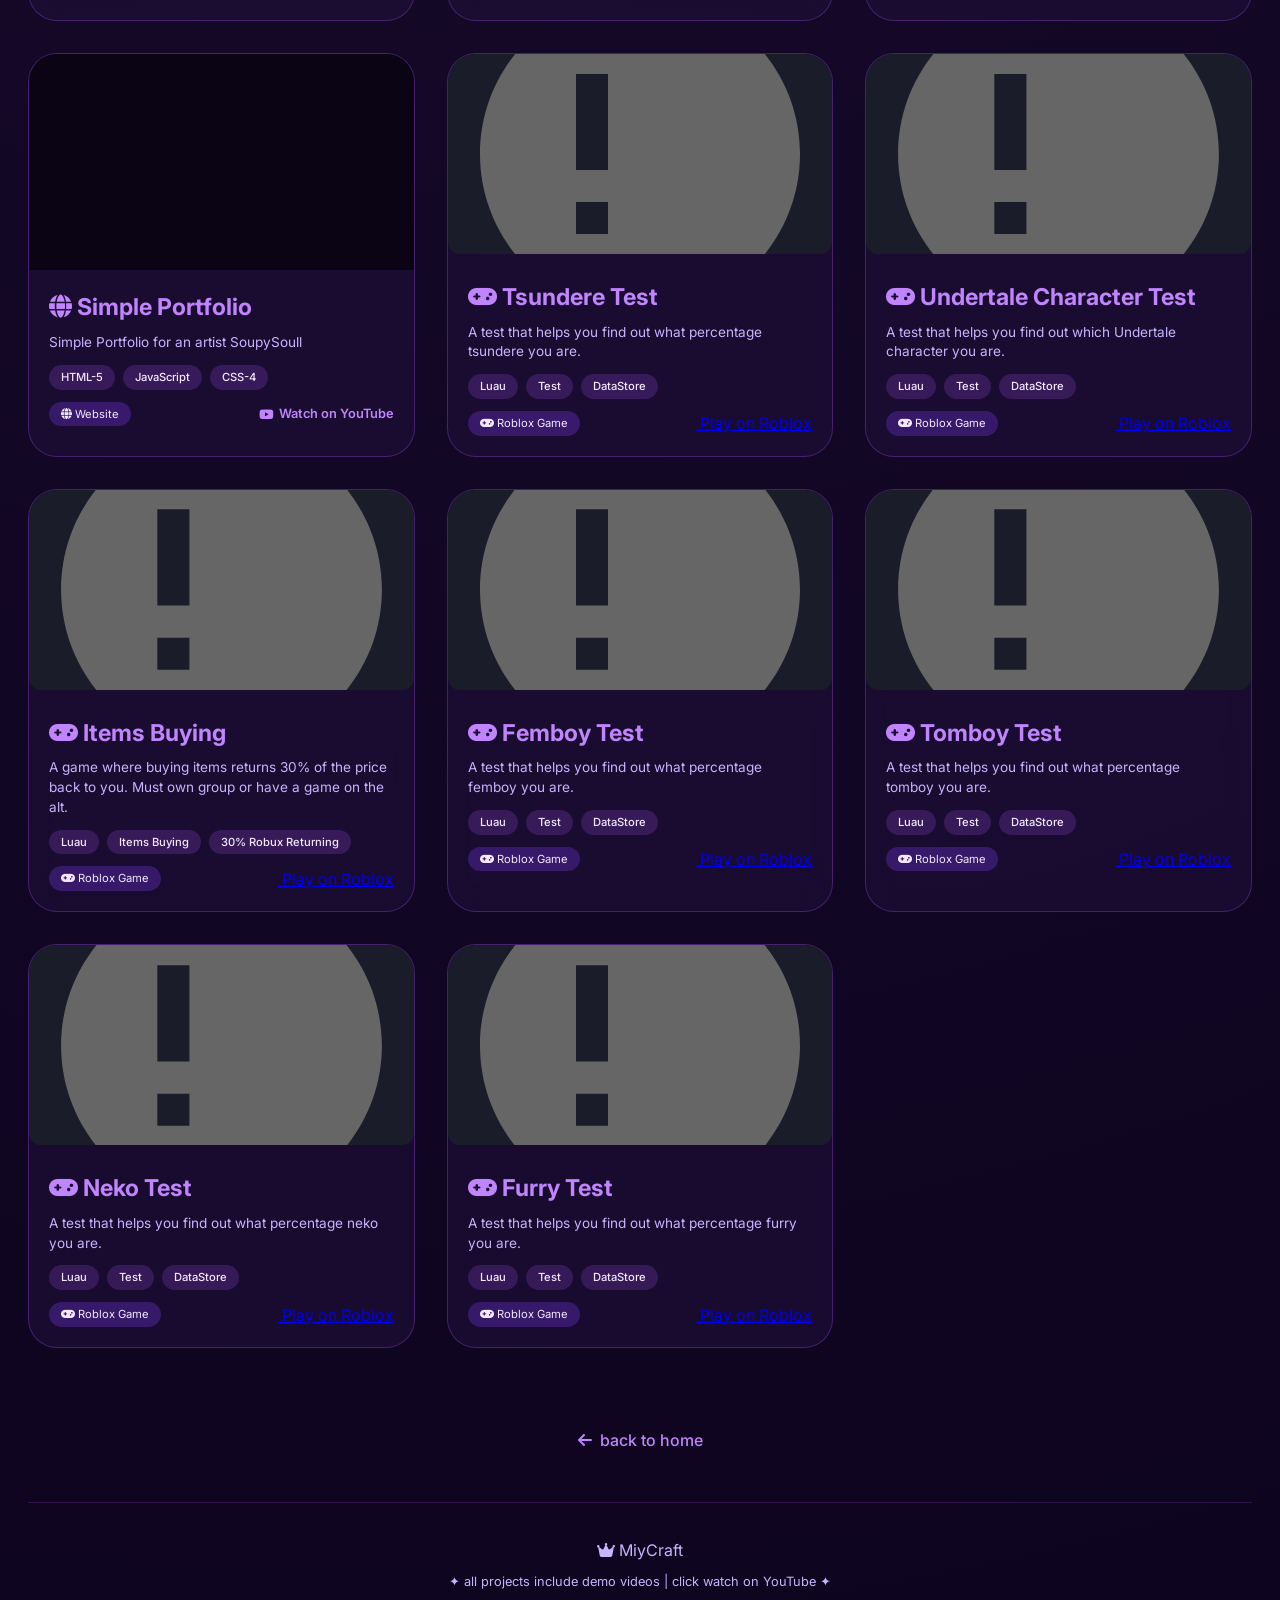
==== commit 88ef2889: "Update page2.html" ====
--- a/page2.html
+++ b/page2.html
@@ -36,6 +36,7 @@
             <button class="filter-btn" data-filter="website"> Websites </button>
             <button class="filter-btn" data-filter="bot"> Discord Bots </button>
             <button class="filter-btn" data-filter="server"> Discord Servers </button>
+            <button class="filter-btn" data-filter="lua"> Roblox Games </button>
         </div>
 
         <!-- Gallery Grid -->
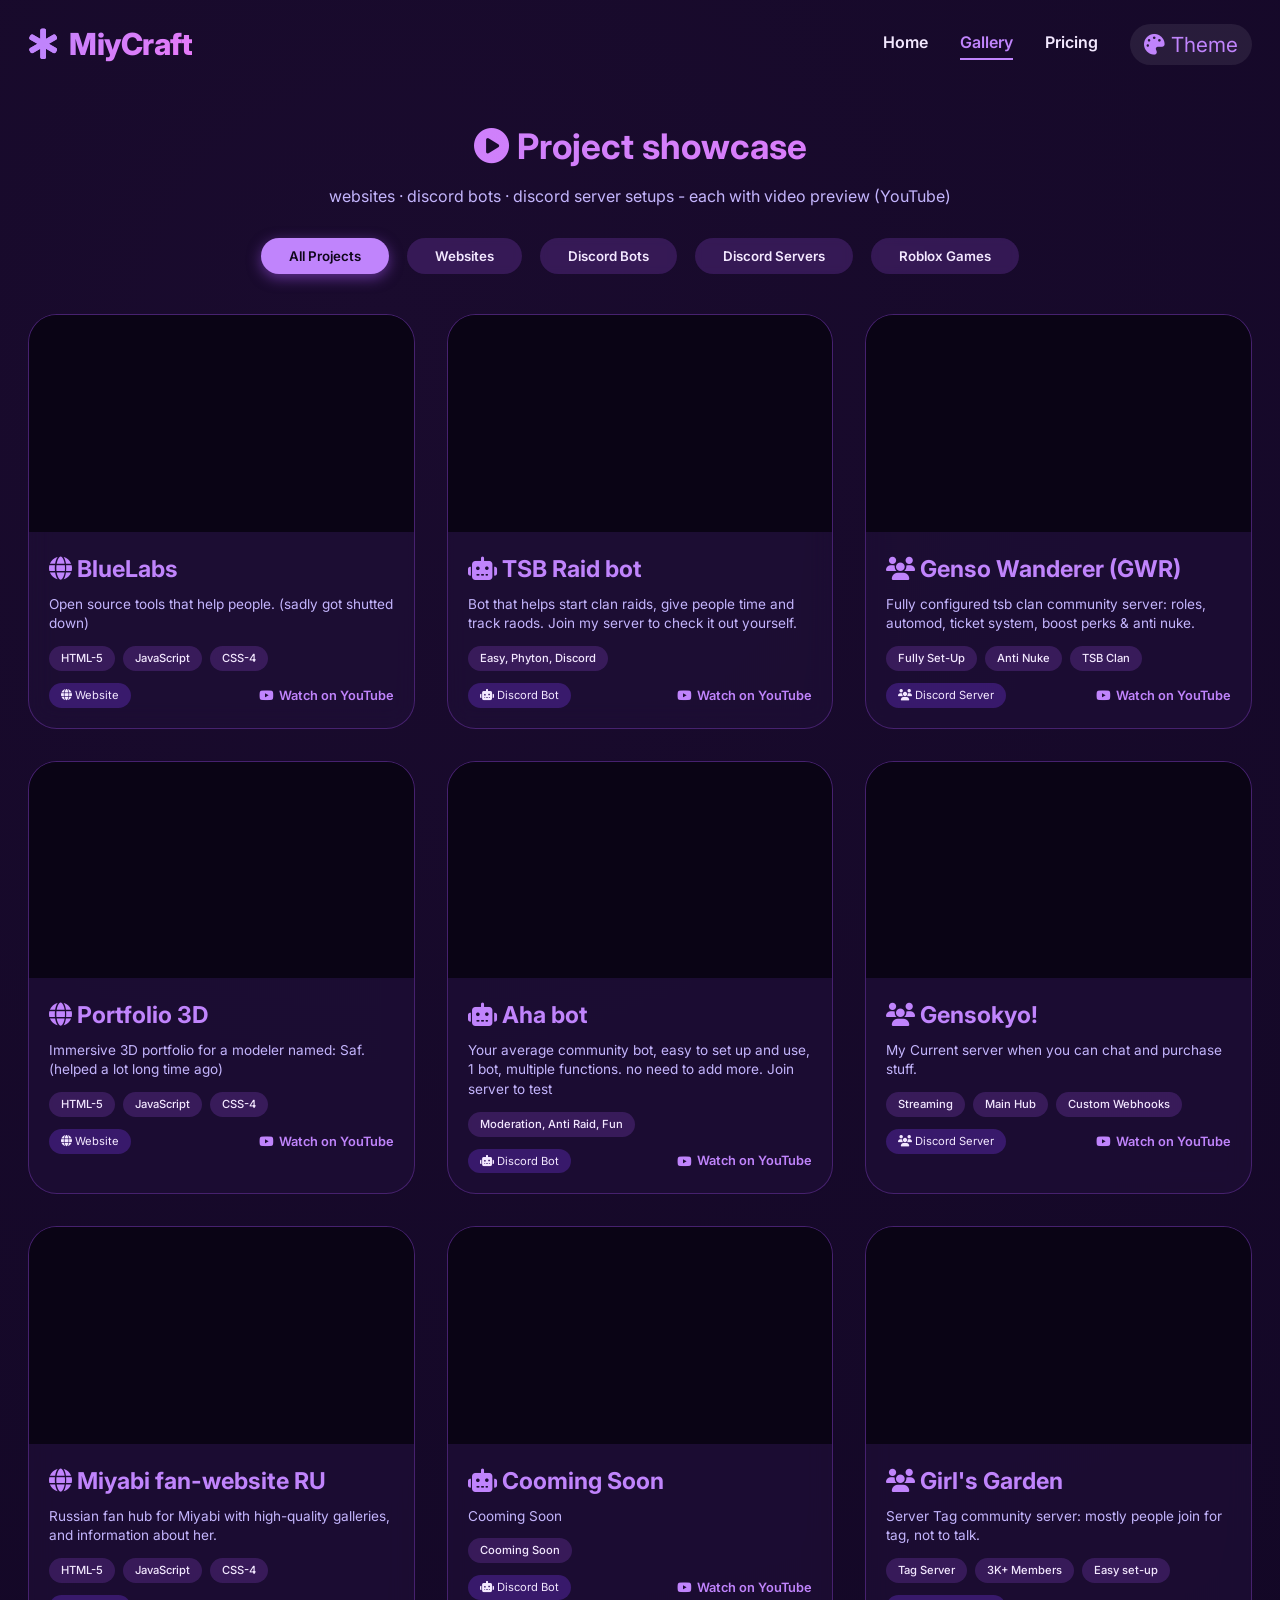
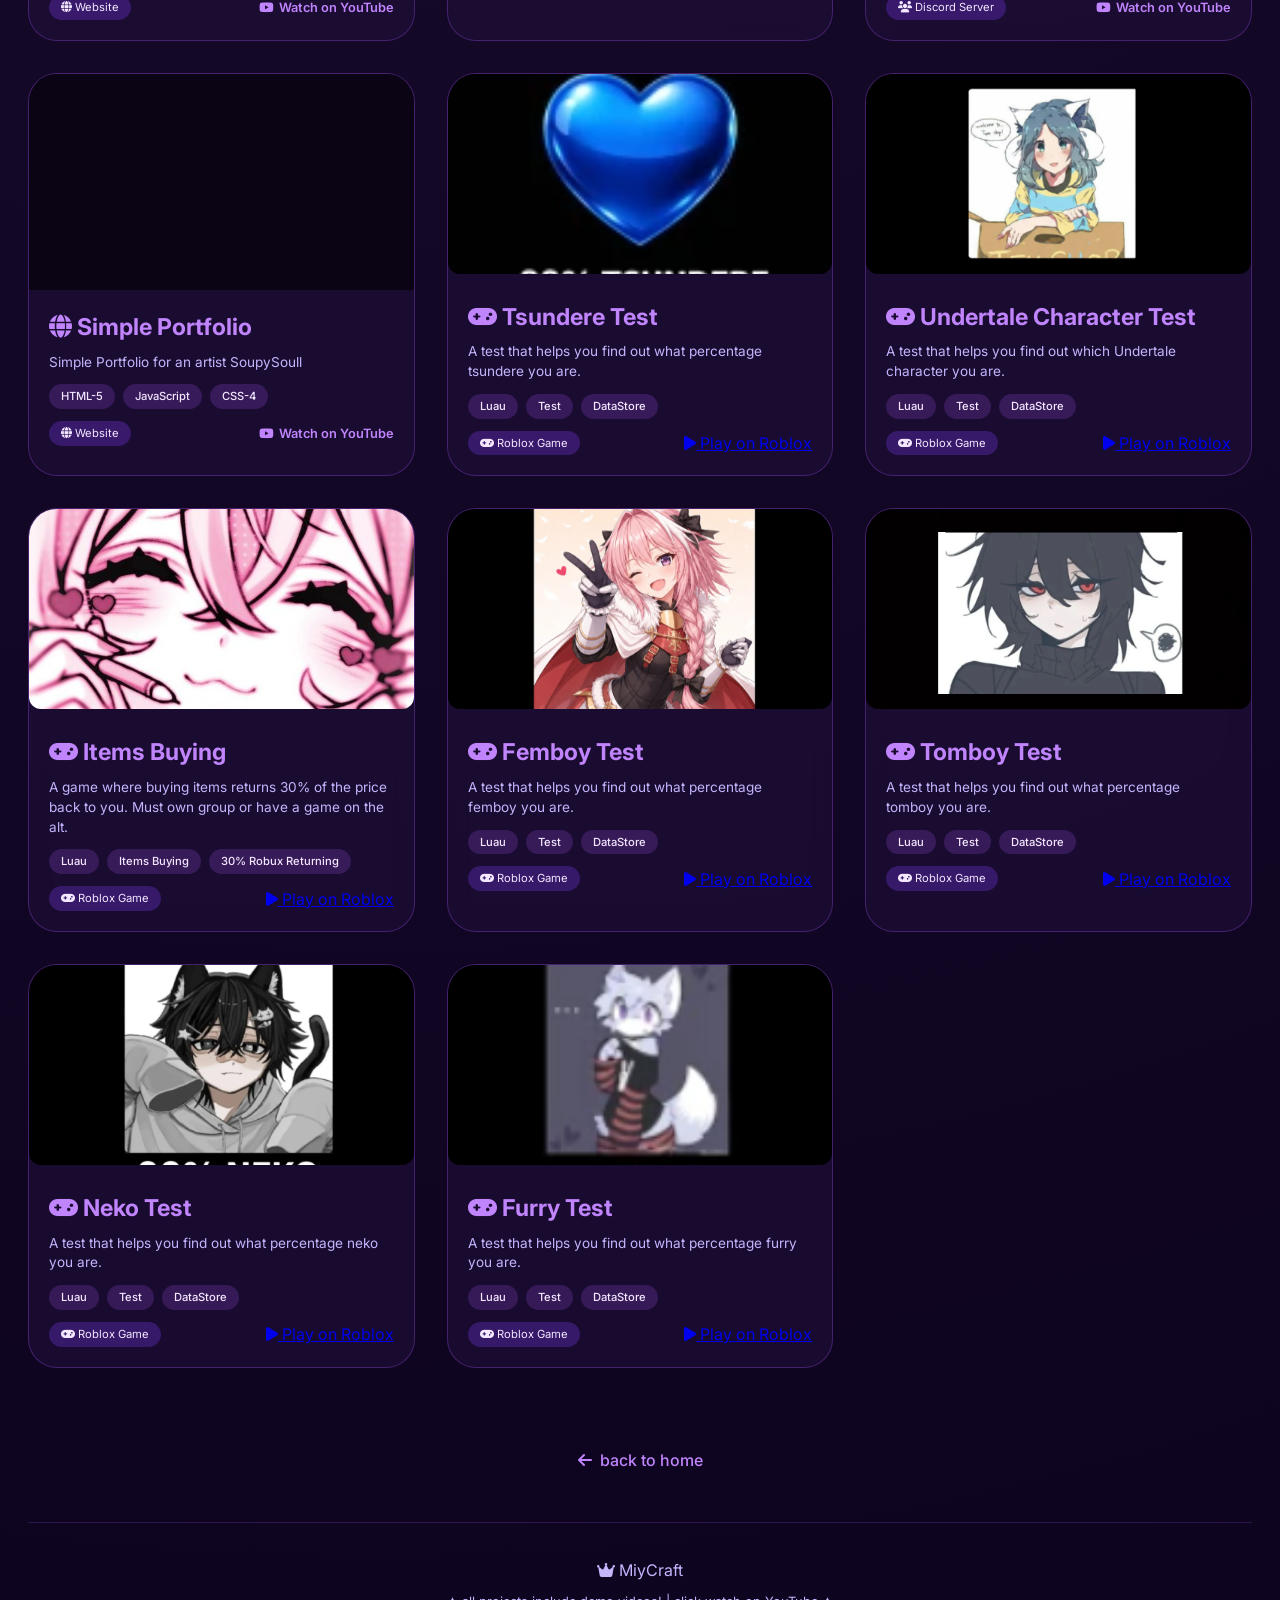
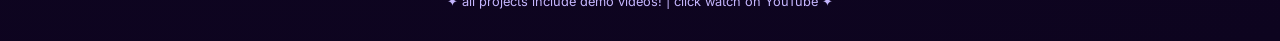
==== commit 80203202: "Update page2.html" ====
--- a/page2.html
+++ b/page2.html
@@ -49,7 +49,7 @@
 
         <footer class="footer">
             <p><i class="fas fa-crown"></i> MiyCraft </p>
-            <p style="margin-top: 10px; font-size: 0.8rem;">✦ all projects include demo videos | click watch on YouTube ✦</p>
+            <p style="margin-top: 10px; font-size: 0.8rem;">✦ all projects include demo videos! | click watch on YouTube ✦</p>
         </footer>
     </div>
 
